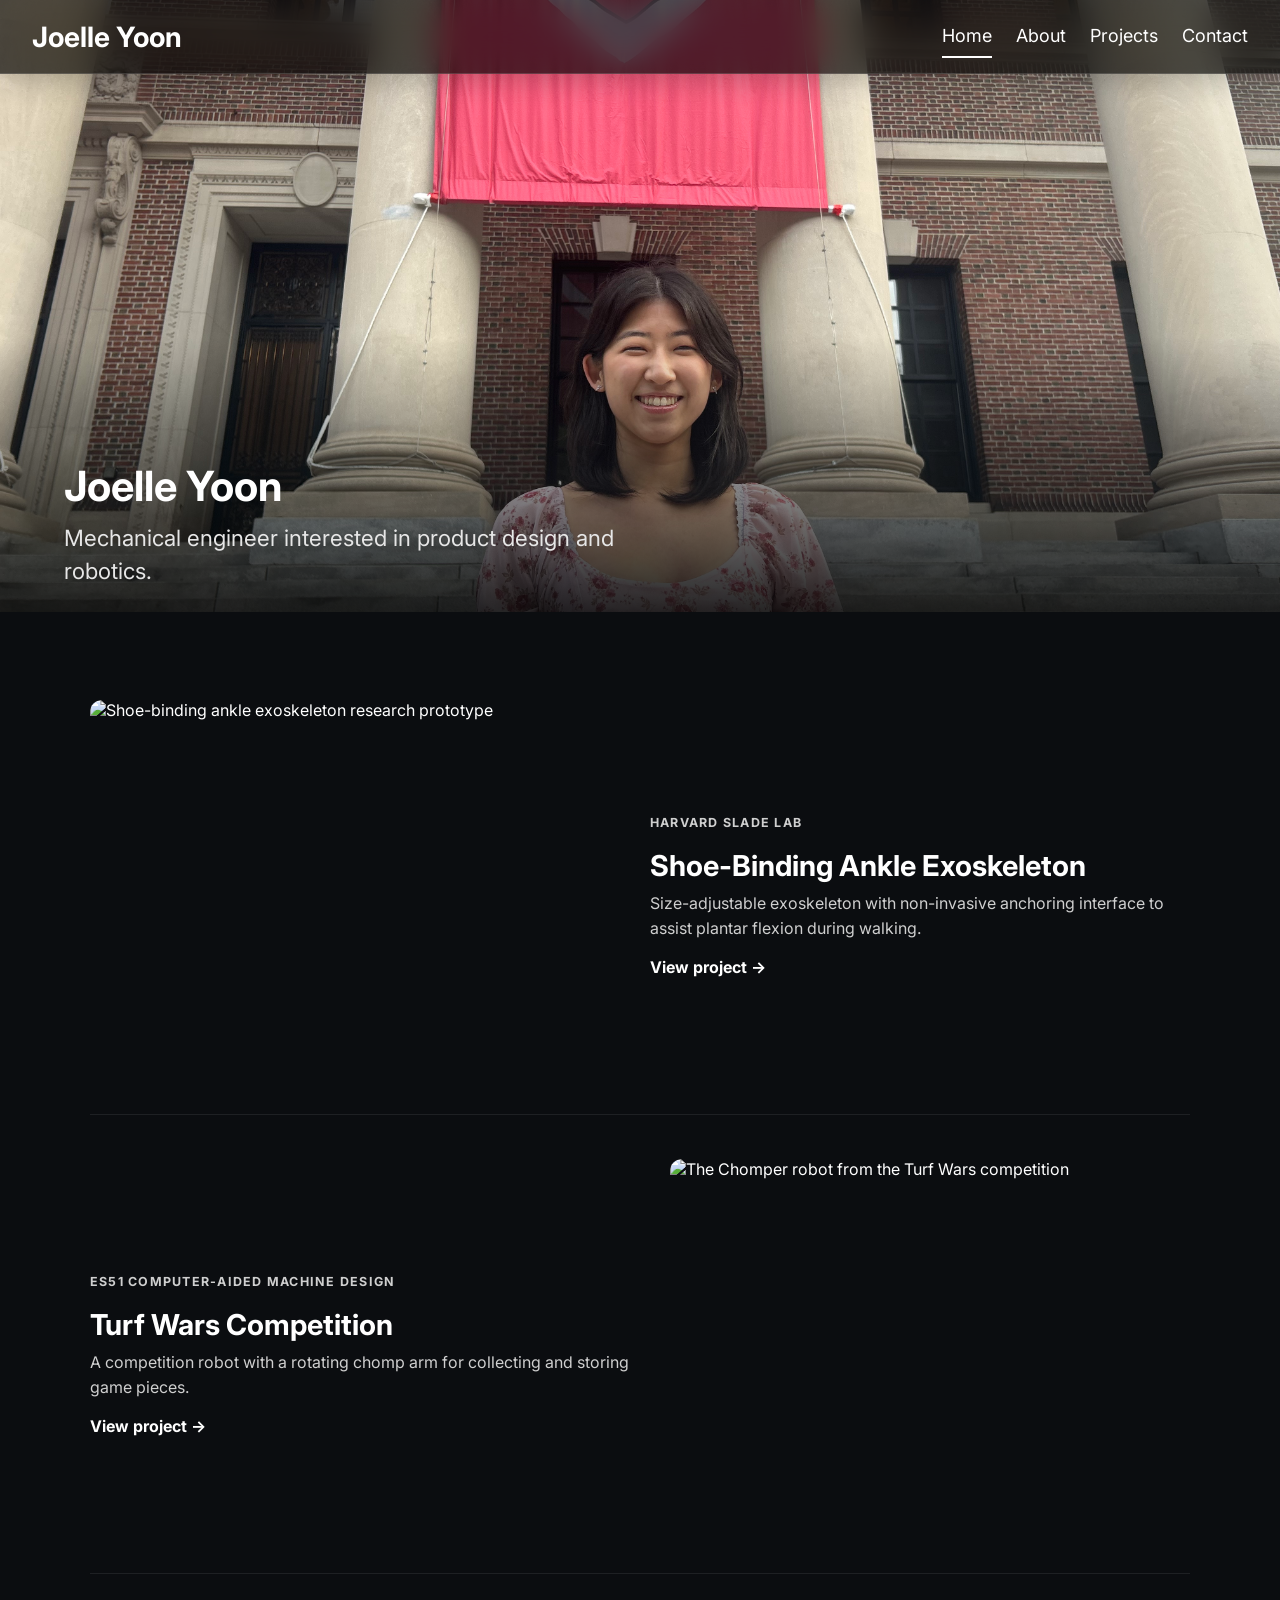
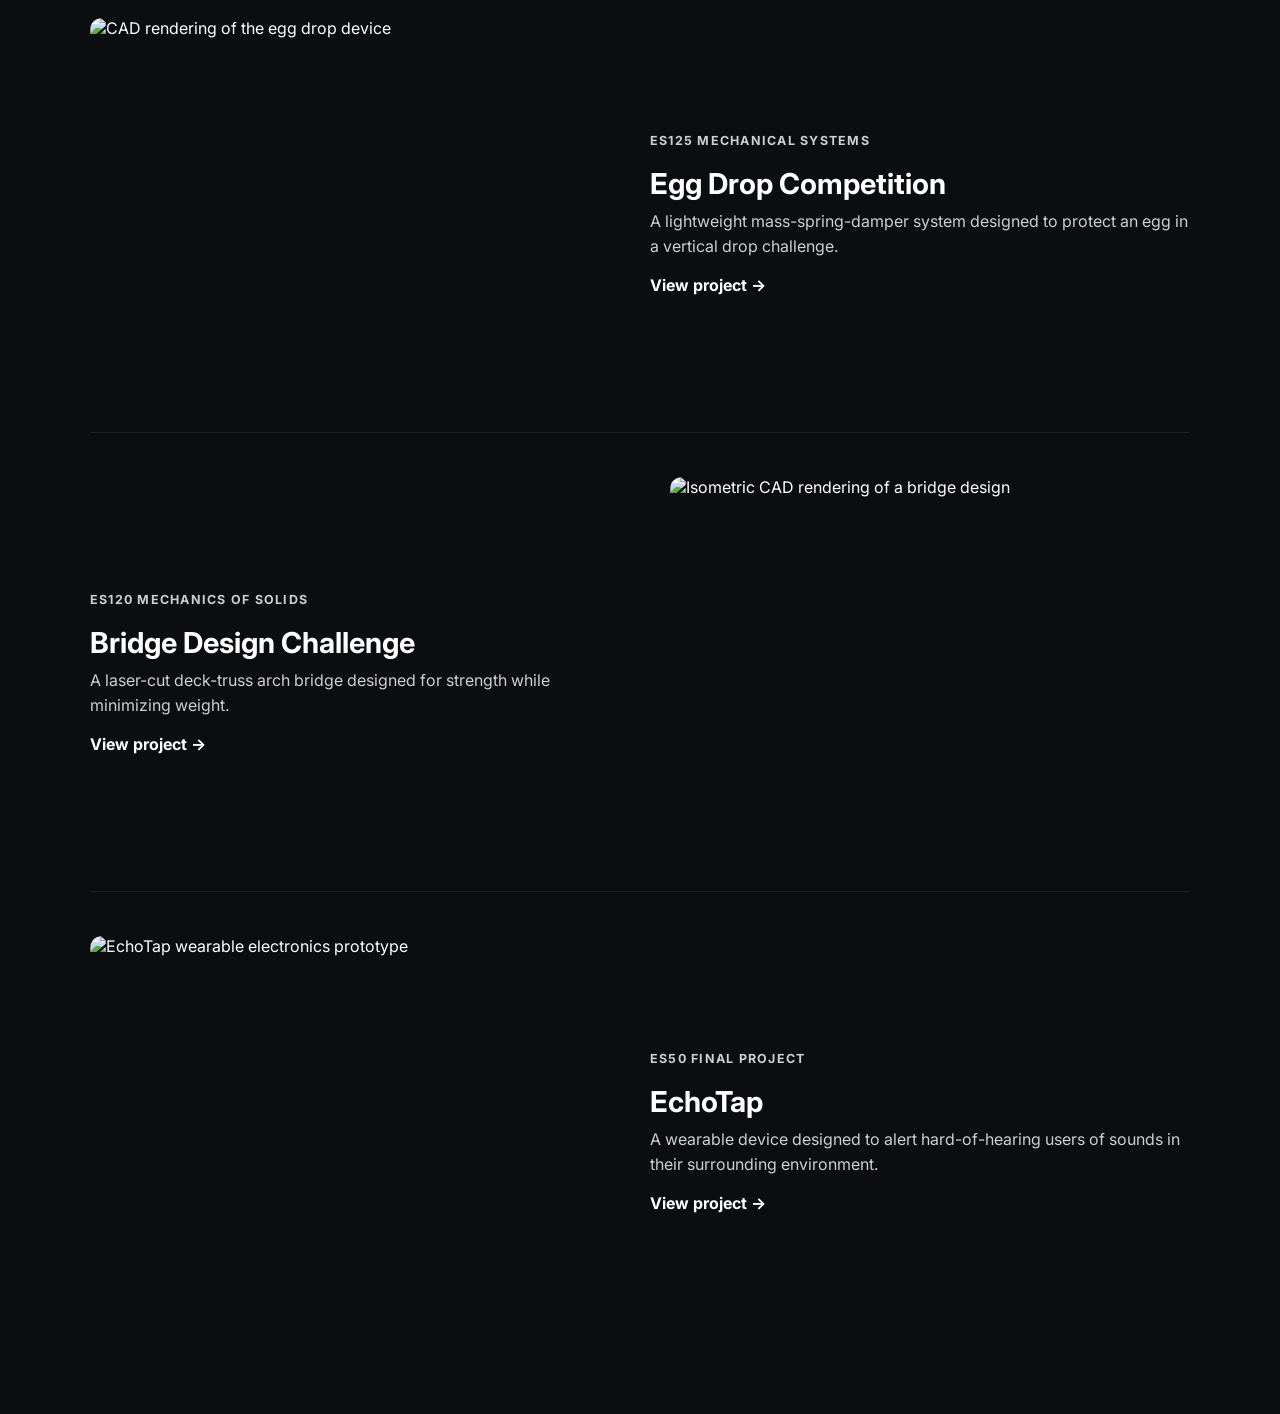
==== index.html @ 2a7a7ce9 "Updated index and about pages" ====
<!DOCTYPE html>
<html lang="en">

<head>
  <meta charset="UTF-8">
  <!-- Adjusts sizing for mobile devices -->
  <meta name="viewport" content="width=device-width, initial-scale=1.0"> 
  <title>Joelle Yoon | Portfolio</title>
  <link rel="stylesheet" href="css/styles.css">

  <link rel="preconnect" href="https://fonts.googleapis.com">
  <link rel="preconnect" href="https://fonts.gstatic.com" crossorigin>
  <link href="https://fonts.googleapis.com/css2?family=Inter:wght@100..900&display=swap" rel="stylesheet">
</head>

<body>

    <header>
        <div class="logo">
            <a href="index.html">Joelle Yoon</a>
        </div>

        <nav>
            <a href="index.html" class="active">Home</a>
            <a href="about.html">About</a>
            <a href="projects.html">Projects</a>
            <a href="contact.html">Contact</a>
        </nav>
    </header>   

    <!-- <main>

        <section class="projects">

            <a href="projects.html#research" class="project-card">
                <img src="images/slade lab (summer 25')/side view.JPG" alt="Research">
                
                <div class="overlay">
                    <h3>Slade Lab 25'</h3>
                </div>
            </a>

            <a href="projects.html#es50" class="project-card">
                <img src="images/es50 final project/IMG_3317.jpg" alt="ES50 Final Project">

                <div class="overlay">
                    <h3>EchoTap</h3>
                </div>
            </a>

            <a href="projects.html#es51" class="project-card">
                <img src="images/es51 turf wars/chomp_lifted.jpeg" alt="ES51 Turf Wars">

                <div class="overlay">
                    <h3>Turf Wars Competition</h3>
                </div>
            </a>

            <a href="projects.html#es125" class="project-card">
                <img src="images/es125 egg drop project/egg_drop_CAD isometric.png" alt="ES125 Egg Drop Project">

                <div class="overlay">
                    <h3>Egg Drop Project</h3>
                </div>
            </a>

            <a href="projects.html#es120-bridge" class="project-card">
                <img src="images/es120 bridge/es120_bridge isometric.png" alt="ES120 Bridge">

                <div class="overlay">
                    <h3>Bridge Design Challenge</h3>
                </div>
            </a>

        </section>

    </main> -->

    <main class="home-main">

        <section class="home-intro">
            <div class="home-hero-photo">
                <img src="images/IMG_5086.jpg" alt="Joelle Yoon">
                <div class="home-hero-caption">
                    <h1>Joelle Yoon</h1>
                    <p class="home-hero-sub">Mechanical engineer interested in product design and robotics.</p>
                </div>
            </div>
        </section>

        <section class="home-projects" aria-label="Featured projects">

            <a href="projects.html#research" class="home-project-row">
                <div class="home-project-image">
                    <img src="images/slade lab (summer 25')/side view.JPG"
                        alt="Shoe-binding ankle exoskeleton research prototype">
                </div>
                <div class="home-project-text">
                    <p class="home-project-label">Harvard Slade Lab</p>
                    <h2>Shoe-Binding Ankle Exoskeleton</h2>
                    <p>Size-adjustable exoskeleton with non-invasive anchoring interface to assist plantar flexion during walking.</p>
                    <span class="home-project-link">View project &rarr;</span>
                </div>
            </a>

            <a href="projects.html#es51" class="home-project-row">
                <div class="home-project-image">
                    <img src="images/es51 turf wars/chomp_lifted.jpeg"
                        alt="The Chomper robot from the Turf Wars competition">
                </div>
                <div class="home-project-text">
                    <p class="home-project-label">ES51 Computer-Aided Machine Design</p>
                    <h2>Turf Wars Competition</h2>
                    <p>A competition robot with a rotating chomp arm for collecting and storing game pieces.</p>
                    <span class="home-project-link">View project &rarr;</span>
                </div>
            </a>

            <a href="projects.html#es125" class="home-project-row">
                <div class="home-project-image">
                    <img src="images/es125 egg drop project/egg_drop_CAD isometric.png"
                        alt="CAD rendering of the egg drop device">
                </div>
                <div class="home-project-text">
                    <p class="home-project-label">ES125 Mechanical Systems</p>
                    <h2>Egg Drop Competition</h2>
                    <p>A lightweight mass-spring-damper system designed to protect an egg in a vertical drop challenge.</p>
                    <span class="home-project-link">View project &rarr;</span>
                </div>
            </a>

            <a href="projects.html#es120-bridge" class="home-project-row">
                <div class="home-project-image">
                    <img src="images/es120 bridge/es120_bridge isometric.png"
                        alt="Isometric CAD rendering of a bridge design">
                </div>
                <div class="home-project-text">
                    <p class="home-project-label">ES120 Mechanics of Solids</p>
                    <h2>Bridge Design Challenge</h2>
                    <p>A laser-cut deck-truss arch bridge designed for strength while minimizing weight.</p>
                    <span class="home-project-link">View project &rarr;</span>
                </div>
            </a>

            <a href="projects.html#es50" class="home-project-row">
                <div class="home-project-image">
                    <img src="images/es50 final project/IMG_3317.jpg"
                        alt="EchoTap wearable electronics prototype">
                </div>
                <div class="home-project-text">
                    <p class="home-project-label">ES50 Final Project</p>
                    <h2>EchoTap</h2>
                    <p>A wearable device designed to alert hard-of-hearing users of sounds in their surrounding environment.</p>
                    <span class="home-project-link">View project &rarr;</span>
                </div>
            </a>

        </section>
    </main>

</body>

</html>
---- css/styles.css ----
/* =========================================
   GLOBAL
========================================= */

* {
    box-sizing: border-box;
}


/* body {
    margin: 0;
    background-color: black;
    color:white;  
    font-family: "Inter", sans-serif;
} */

body {
  margin: 0;
  background-color: #0b0d10;
  color: white;
  font-family: "Inter", sans-serif;
}

/* =========================================
   HEADER
========================================= */

main {
    padding-top: 90px;
}

/* old header {
    position: fixed;
    top: 0;
    left: 0;

    width: 100%;

    display: flex;
    justify-content: space-between;
    align-items: center;

    background-color: #333;
    
    padding: 15px 32px;

    z-index: 1000;
    transition: transform 0.3s ease;
} */

header {
    position: fixed;
    top: 0;
    left: 0;
    width: 100%;

    display: flex;
    justify-content: space-between;
    align-items: center;

    padding: 15px 32px;

    background: rgba(0, 0, 0, 0.68);
    border-bottom: 1px solid rgba(255, 255, 255, 0.14);

    backdrop-filter: blur(18px) saturate(140%);
    -webkit-backdrop-filter: blur(18px) saturate(140%);

    box-shadow: 0 8px 28px rgba(0, 0, 0, 0.22); 

    z-index: 1000;
    transition: transform 0.3s ease;
}

header.hide {
    transform: translateY(-100%);
}

.logo {
    flex-shrink: 0;
}

.logo a {
    color: white;
    text-decoration: none;
    font-size: 28px;
    font-weight: bold;
}

nav {
    display: flex;
    /* gap: 30px; */
    gap: 24px;
    flex-wrap: nowrap;
}

nav a {
    color: white;
    text-decoration: none;
    font-size: 18px;

    padding: 10px 0;
    border-bottom: 2px solid transparent;
    transition: border-color 0.3s;

    white-space: nowrap; /* prevents text from wrapping to the next line */
}

nav a:hover {
    border-bottom-color: #66ccff
}

nav a.active {
    border-bottom-color: white;
}

/* =========================================
   HOME PAGE
========================================= */

.projects {
    display: grid;
    grid-template-columns: repeat(3, 1fr);
    gap: 30px; /* horizontal padding */
    padding: 40px; /* vertical padding */
}

.project-card {
    position: relative;
    display: block;
    overflow: hidden;
    border-radius: 10px;
}

.project-card img {
    width: 100%;
    height: 600px;
    object-fit: cover;
    border-radius: 10px;
    transition: transform 0.3s;
}

.project-card:hover img {
    transform: scale(1.05);
}

.overlay {
    position: absolute;
    top: 0;
    left: 0;

    width: 100%;
    height: 100%;

    background: rgba(0, 0, 0, 0.5);

    display: flex;
    justify-content: center;
    align-items: center;

    opacity: 0;
    transition: opacity 0.3s;
}

.overlay h3 {
    color: white;
    margin: 0;
    font-size: 24px;
}

.project-card:hover .overlay {
    opacity: 1;
}

/* =========================================
   ABOUT PAGE
========================================= */

.profile-pic {
  width: 50%;
  height: 100%;
  object-fit: cover;
  display: block;
}

.about-container {
    display: flex;
    align-items: stretch;
    margin-top: 90px;
    min-height: calc(100vh - 90px);
    gap: 0;
    padding: 0;
}

.about-text {
    flex: 1;
    display: flex;
    flex-direction: column;
    justify-content: center;
    padding: 3rem clamp(1.5rem, 5vw, 4rem);
}

.about-text h1 {
    margin: 0 0 1.5rem;
    font-size: clamp(2.2rem, 3.6vw, 3.2rem);
    line-height: 1.15;
}

.about-text p {
    line-height: 1.75;
    font-size: clamp(1.1rem, 1.6vw, 1.35rem);
    color: #cfcfcf;
    max-width: 60ch;
}


.hobbies {
    margin-top: 20px;
    padding-bottom: 80px;
}

.hobbies-container {
    max-width: 80vw;
    margin: 0 auto;
    padding: 0;
}

.hobbies-heading {
    text-align: center;
    font-size: clamp(1.5rem, 2.8vw, 2rem);
    margin: 0 0 2.5rem;
}

.hobby-gallery {
    display: flex;
    flex-wrap: wrap;
    justify-content: center;
    gap: 28px;
}

.hobby-photo {
    position: relative;
    margin: 0;
    cursor: zoom-in;
}

.hobby-photo img {
    height: 420px;
    width: auto;
    object-fit: contain;
    display: block;

    opacity: 0;
    transform: translateY(28px);
    transition: opacity 0.7s ease, transform 0.7s ease, filter 0.25s ease;
}

.hobby-photo img.in-view {
    opacity: 1;
    transform: translateY(0);
}

.hobby-photo:hover img {
    filter: brightness(1.08);
}

.hobby-photo figcaption {
    position: absolute;
    left: 0;
    right: 0;
    bottom: 0;

    padding: 0.5rem 0.75rem;
    background: linear-gradient(180deg, rgba(0, 0, 0, 0) 0%, rgba(0, 0, 0, 0.75) 100%);

    color: white;
    font-size: 0.75rem;
    letter-spacing: 0.02em;

    opacity: 0;
    transform: translateY(6px);
    transition: opacity 0.2s ease, transform 0.2s ease;
    pointer-events: none;
}

.hobby-photo:hover figcaption {
    opacity: 1;
    transform: translateY(0);
}

@media (prefers-reduced-motion: reduce) {
    .hobby-gallery img {
        transition: none;
        opacity: 1;
        transform: none;
    }
}

@media (max-width: 700px) {
    .hobby-photo img {
        height: 220px;
    }
}

@media (max-width: 750px) {
    .about-container {
        flex-direction: column;
        min-height: auto;
    }

    .profile-pic {
        width: 100%;
        height: 50vh;
    }

    .about-text {
        padding: 2rem clamp(1.5rem, 5vw, 4rem);
    }
}




/* Hobby image lightbox */
.hobby-lightbox {
    display: none;
    position: fixed;
    inset: 0;

    background: rgba(0, 0, 0, 0.85);

    justify-content: center;
    align-items: center;

    z-index: 1000;
}

.hobby-lightbox img {
    max-width: 90vw;
    max-height: 90vh;
    object-fit: contain;
    border-radius: 12px;
}

.hobby-lightbox-close {
    position: absolute;
    top: 20px;
    right: 30px;

    color: white;
    font-size: 42px;
    font-weight: 300;

    cursor: pointer;
    user-select: none;
}

.hobby-lightbox-close:hover {
    opacity: 0.7;
}



/* =========================================
   PROJECTS PAGE
========================================= */


.project, 
.project-subsection {
    display: flex;
    align-items: flex-start;
    justify-content: space-between;

    gap: 60px;
}

.project {
    padding: 40px 40px; /* top/bottom, left/right */
}

.project-text {
    flex: 1.2;
    
}

.badge { /* Research project badges */
    display: inline-block;
    padding: 6px 12px;
    margin-right: 8px;
    margin-bottom: 10px;

    background: #444;
    color: white;

    border-radius: 999px;
    font-size: 14px;
}


/* =========================================
   SECTION DIVIDER
=========================================
*/

.section-divider {
    display: flex;
    align-items: center;
    justify-content: center;

    gap: 8px;

    margin: 80px 0;
}


/* =========================================
   GEAR ANIMATION   
========================================= */
@keyframes spinCW {
    from {
        transform: rotate(0deg);
    }
    to {
        transform: rotate(360deg);
    }
}

@keyframes spinCCW {
    from {
        transform: rotate(360deg);
    }
    to {
        transform: rotate(0deg);
    }
}

.gear1,
.gear2,
.gear3 {
    width: 28px;
}

.gear1 {
    animation: spinCW 10s linear infinite;
}

.gear2 {
    animation: spinCCW 10s linear infinite;
    margin: 0 -7px; /* move middle gear closer to left and right gears */
}

.gear3 {
    animation: spinCW 10s linear infinite;
}

.divider-gears {
    display: flex;
    align-items: center;
    justify-content: center;

    margin-top: 100px;
    margin-bottom: 80px;
}

/* RESEARCH PROJECTS */

.project-image {
    flex: 0.8;

    display: flex;
    justify-content: center;
    align-items: flex-start;
}

.project-image > img {
    width: 100%;
    border-radius: 10px; 

    width: 70%;
    height: auto;
    display: block;
    margin: 0 auto;
}

.project-subsection {
    padding: 0px 40px 80px 40px;
}

.project-text li {
    margin-bottom: 12px;
}

.project-text li:last-child {
    margin-bottom: 0;
}


/* DESIGN EVOLUTION */
.carousel {
    position: relative;
    max-width: 450px;
    margin: 0 auto;
}

.carousel-item {
    display: none;
    margin: 0;

    border-radius: 10px;
    overflow: hidden;
}

.carousel-item a {
    display: block;
}

.carousel-item.active {
    display: block;
}

.carousel img {
    width: 100%;
    height: 320px;

    object-fit: contain;

    display: block;

    border-radius: 10px;

}


.carousel figcaption {
    margin-top: 10px;
    text-align: center;
    color: #bbb;

    font-family: "Inter", sans-serif;
    font-size: 14px;
    font-weight: 500;
    font-style: bold;
}


.carousel-btn {
    position: absolute;
    top: 45%;
    transform: translateY(-50%);

    width: 40px;
    height: 40px;

    border: none;
    border-radius: 50%;

    background: rgba(0,0,0,0.6);
    color: white;

    font-size: 22px;
    cursor: pointer;

    z-index: 2;
}

.carousel-btn:disabled { /* dims arrows on first and last image in carousel */
  opacity: 0.3;
  cursor: not-allowed;
}


.prev {
    left: -20px;
}

.next {
    right: -20px;
}

.carousel-dots {
    display: flex;
    justify-content: center;
    gap: 10px;

    margin-top: 15px;
}

.dot {
    width: 10px;
    height: 10px;

    background: gray;
    border-radius: 50%;

    cursor: pointer;
}

.dot.active {
    background: white;
}


/* =========================================
   CIRCUIT TRACE SECTION DIVIDER
========================================= */
.line {
    flex: 1;
    height: 1px;

    /* background: rgba(0,220,180,.25); */
    background: rgba(255,255,255,.25);
}

.pcb-divider {
    width: 45px;
    height: auto;
}

.trace {
    fill: none;

    /* stroke: rgb(0,220,180); */
    stroke: rgb(255,255,255);
    stroke-width: 4;

    stroke-linecap: round;
    stroke-linejoin: round;

    stroke-dasharray: 500;
    stroke-dashoffset: 500;

    /* animation: drawTrace .8s forwards; */
    animation: drawTrace 5s ease-in-out infinite;
}

.trace1 {
    animation-delay: 0s;
}

.trace2 {
    animation-delay: .4s;
}

.trace3 {
    animation-delay: .8s;
}

.trace4 {
    animation-delay: 1.2s;
}

@keyframes drawTrace {

    0% {
        stroke-dashoffset: 500;
    }

    40% {
        stroke-dashoffset: 0;
    }

    80% {
        stroke-dashoffset: 0;
    }

    100% {
        stroke-dashoffset: 500;
    }

}

/* ES50 */
.es50-container {
    display: flex;
    flex-direction: column;
    align-items: center;
}

.es50-gallery {
    display: grid;
    grid-template-columns: repeat(2, 1fr);
    gap: 15px;
}

.es50-gallery img {
    width: 100%;
    height: 220px;
    object-fit: cover;
    border-radius: 10px;
}

.es50-gallery figure {
  position: relative;
  margin: 0;
}

.es50-gallery figcaption {
    position: absolute;

    left: 15px;
    bottom: 15px;

    background: rgba(60, 60, 60, 0.8);
    color: white;

    padding: 5px 8px;

    border-radius: 10px;

    font-size: 12px;
    font-weight: 500;
}


/* ROBOT DIVIDER */
/* .line {
    width: 120px;
    height: 1px;

    background: rgba(255,255,255,.25);
} */

@keyframes drive {

    0% {
        transform: translateX(-30px);
    }

    40% {
        transform: translateX(30px);
    }

    60% {
        transform: translateX(30px);
    }

    100% {
        transform: translateX(-30px);
    }

}
 
.robot-divider {
    width: 55px;
    height: auto;

    animation: drive 6s ease-in-out infinite;
}


/* =========================================
   ES51 GALLERY
========================================= */

.es51-gallery {
    display: grid;
    grid-template-columns: repeat(2, 1fr);
    gap: 15px;

    max-width: 650px;
    margin: 0 auto;
}

.es51-gallery figure {
    margin: 0;
    position: relative;
}

.es51-gallery img {
    width: 100%;
    height: 200px;
    object-fit: cover;

    display: block;
    border-radius: 10px;
}

.es51-gallery figcaption {
    position: absolute;

    left: 15px;
    bottom: 15px;

    background: rgba(60, 60, 60, 0.8);
    color: white;

    padding: 5px 8px;

    border-radius: 10px;

    font-size: 12px;
    font-weight: 500;
}

.project-button {
    display: inline-block;

    margin-top: 20px;
    padding: 12px 20px;

    background-color: #444;
    color: white;

    text-decoration: none;
    border-radius: 8px;

    transition: background-color 0.3s;
}

.project-button:hover {
    background-color: #66ccff;
    color: black;
}


/* Team photo spans both columns */

.es51-gallery .bottom {
    grid-column: 1 / 3;
}

.es51-gallery .bottom img {
    height: 180px;
}


/* SPRING DIVIDER */
.spring-divider {
    width: 40px;
    height: auto;

    transform-origin: center center;

    animation: oscillate 2s ease-in-out infinite;
}


@keyframes oscillate {

    0% {
        transform: rotate(-18deg);
    }

    50% {
        transform: rotate(18deg);
    }

    100% {
        transform: rotate(-18deg);
    }

}



/* =========================================
   ES125 GALLERY
========================================= */

.es125-gallery {
    display: grid;
    grid-template-columns: repeat(2, 1fr);
    gap: 15px;

    max-width: 650px;
    margin: 0 auto;
}

.es125-gallery figure {
    margin: 0;
    position: relative;
}

.es125-gallery img {
    width: 100%;
    height: 200px;
    object-fit: cover;

    display: block;
    border-radius: 10px;
}

.es125-gallery figcaption {
    position: absolute;

    left: 15px;
    bottom: 15px;

    background: rgba(60, 60, 60, 0.8);
    color: white;

    padding: 5px 8px;

    border-radius: 10px;

    font-size: 12px;
    font-weight: 500;
}

.es125-gallery .bottom {
    grid-column: 1 / 3;
}

.es125-gallery .bottom img {
    height: 180px;
}

/* Video overlay */

.video-preview a {
    display: block;
    position: relative;
}

.play-button {
    position: absolute;

    top: 50%;
    left: 50%;

    transform: translate(-50%, -50%);

    width: 70px;
    height: 70px;

    border-radius: 50%;

    background: rgba(0,0,0,0.65);

    color: white;

    display: flex;
    justify-content: center;
    align-items: center;

    font-size: 34px;
}

.video-preview:hover .play-button {
    background: rgba(102,204,255,0.9);
}


/* BRIDGE DIVIDER */
.bridge-divider {
    display: flex;
    align-items: center;
    justify-content: center;
}

.triangle {
    width: 20px;

    opacity: 0;

    animation: buildBridge 2.8s infinite;
}

.triangle:nth-child(1) { animation-delay: 0s; }
.triangle:nth-child(2) { animation-delay: .2s; }
.triangle:nth-child(3) { animation-delay: .4s; }
.triangle:nth-child(4) { animation-delay: .6s; }
.triangle:nth-child(5) { animation-delay: .8s; }
.triangle:nth-child(6) { animation-delay: 1s; }
.triangle:nth-child(7) { animation-delay: 1.2s; }

@keyframes buildBridge {

    0% {
        opacity: 0;
        transform: translateY(4px);
    }

    20% {
        opacity: 1;
        transform: translateY(0);
    }

    80% {
        opacity: 1;
    }

    100% {
        opacity: 0;
    }

}


/* =========================================
   ES120 BRIDGE GALLERY
========================================= */

.bridge-gallery {
    display: grid;
    grid-template-columns: repeat(2, 1fr);
    gap: 15px;

    max-width: 650px;
    margin: 0 auto;
}

.bridge-gallery figure {
    margin: 0;
    position: relative;
}

.bridge-gallery img {
    width: 100%;
    height: 200px;
    object-fit: cover;

    display: block;
    border-radius: 10px;
}

.bridge-gallery figcaption {
    position: absolute;

    left: 15px;
    bottom: 15px;

    background: rgba(60,60,60,0.8);
    color: white;

    padding: 5px 8px;

    border-radius: 10px;

    font-size: 12px;
    font-weight: 500;
}


/* LIGHTBOX FOR FULL IMAGE VIEWING */
/* Make gallery images look clickable */
.project-gallery img,
.carousel-item img {
    cursor: pointer;
    transition: transform 0.2s ease;
}

.project-gallery img:hover,
.carousel-item img:hover {
    transform: scale(1.02);
}


/* Full-screen overlay */
.lightbox {
    display: none;

    position: fixed;
    inset: 0;

    background: rgba(0, 0, 0, 0.85);

    justify-content: center;
    align-items: center;

    z-index: 1000;
}

/* Enlarged image */
.lightbox img {
    max-width: 90vw;
    max-height: 90vh;

    object-fit: contain;
    border-radius: 12px;
}

/* Close button */
.lightbox-close {
    position: absolute;
    top: 20px;
    right: 30px;

    color: white;
    font-size: 42px;
    font-weight: 300;

    cursor: pointer;
    user-select: none;
}

.lightbox-close:hover {
    opacity: 0.7;
}

.lightbox video {
    display: none;

    max-width: 90vw;
    max-height: 90vh;

    border-radius: 12px;
}

/* LIGHTBOX DESCRIPTION TEXT */
/* .lightbox-content {
  display: flex;
  align-items: center;
  gap: 2rem;
  width: min(1200px, 90vw);
  max-height: 90vh;
} */

.lightbox-content {
  display: flex;
  justify-content: center;
  align-items: center;
  gap: 2rem;

  width: 90vw;
  max-width: 1200px;
  max-height: 90vh;
}

.lightbox-content #lightbox-img {
  max-width: min(70vw, 800px);
  max-height: 85vh;
  object-fit: contain;
}

.lightbox-description {
  display: none;
  max-width: 300px;
  padding: 1.5rem;
  border-left: 2px solid #66ccff;
  background: #1b1b1b;
  color: white;
  line-height: 1.65;
}

.lightbox-description-label {
  margin: 0 0 0.65rem;
  color: #66ccff;
  font-size: 0.78rem;
  font-weight: 700;
  letter-spacing: 0.12em;
  text-transform: uppercase;
}

.lightbox-description p:last-child {
  margin: 0;
}

.lightbox-content video {
  max-width: 90vw;
  max-height: 85vh;
}

@media (max-width: 800px) {
  .lightbox-content {
    flex-direction: column;
    overflow-y: auto;
  }

  /* .lightbox-content #lightbox-img {
    max-width: 90vw;
    max-height: 65vh;
  } */

  .lightbox-content #lightbox-img {
    max-width: min(70vw, 800px);
    max-height: 85vh;
    object-fit: contain;
  }

  .lightbox-description {
    width: 100%;
    max-width: 90vw;
    border-left: 0;
    border-top: 2px solid #66ccff;
  }
}

/* END OF LIGHTBOX DESCRIPTION TEXT */





/* CONTACT PAGE */
.contact-container {
    max-width: 650px;
    margin: 100px auto;
    padding: 0 20px;
}

.contact-container h3 {
  margin-bottom: 0px;
  font-size: 1.6rem;
}

.contact-subtitle {
    margin-bottom: 40px;
    color: #666;
}

.contact-list {
    display: flex;
    flex-direction: column;
    gap: 28px;
}

.contact-item {
    display: flex;
    align-items: center;
    gap: 20px;
}

.contact-item img {
    width: 28px;
    height: 28px;
    flex-shrink: 0;
}

.contact-item a {
    text-decoration: none;
    color: inherit;
    font-size: 1.1rem;
}

.contact-item a:hover {
    text-decoration: underline;
}

/* robot sprite */
.contact-content {
  display: flex;
  align-items: center;
  justify-content: space-between;
  gap: 3rem;
}

.contact-list {
  flex: 1;
}

.contact-robot {
  flex: 0 0 auto;
  display: flex;
  justify-content: center;
}

.contact-robot img {
  width: 190px;
  height: auto;
  animation: eva-float-bounce 3.6s cubic-bezier(0.45, 0, 0.55, 1) infinite;
}

@keyframes eva-float-bounce {
  0%,
  100% {
    transform: translateY(0);
  }

  50% {
    transform: translateY(-20px);
  }
}



@media (max-width: 700px) {
  .contact-content {
    flex-direction: column;
    align-items: flex-start;
    gap: 2rem;
  }

  .contact-robot {
    align-self: center;
  }

  .contact-robot img {
    width: 160px;
  }
}

@media (prefers-reduced-motion: reduce) {
  .contact-robot img {
    animation: none;
  }
}






/* HOME PAGE — SCROLLABLE PROJECT LIST */

.home-main {
  padding: 6rem 1.5rem 4rem;
}

.home-intro {
  margin-bottom: 4rem;
}

.home-hero-photo {
  position: relative;
  width: 100vw;
  margin-left: calc(50% - 50vw);
  margin-right: calc(50% - 50vw);
  margin-top: -6rem;
  margin-bottom: 3rem;
  height: 68vh;
  min-height: 420px;
  overflow: hidden;
}

.home-hero-photo img {
  width: 100%;
  height: 100%;
  object-fit: cover;
  display: block;
}

.home-hero-photo::after {
  content: "";
  position: absolute;
  inset: 0;
  background: linear-gradient(
    180deg,
    rgba(0, 0, 0, 0) 55%,
    rgba(0, 0, 0, 0.85) 100%
  );
}

.home-hero-caption {
  position: absolute;
  left: 0;
  right: 0;
  bottom: 0;
  z-index: 1;
  padding: 1.5rem clamp(1.5rem, 6vw, 4rem);
}

.home-hero-label {
  margin: 0 0 0.5rem;
  font-size: clamp(1rem, 1.6vw, 1.3rem);
  font-weight: 700;
  letter-spacing: 0.08em;
  text-transform: uppercase;
  color: #66ccff;
}

.home-hero-caption h1 {
  margin: 0;
  font-size: clamp(1.8rem, 4vw, 2.6rem);
  line-height: 1.05;
  color: white;
}

.home-hero-sub {
  margin: 0.75rem 0 0;
  font-size: clamp(1.1rem, 1.8vw, 1.4rem);
  line-height: 1.5;
  max-width: 620px;
  color: #e6e6e6;
}

.home-intro-label {
  margin: 0 0 0.6rem;
  font-size: 0.82rem;
  font-weight: 700;
  letter-spacing: 0.12em;
  text-transform: uppercase;
  color: #66ccff;
}

.home-projects {
  max-width: 1100px;
  margin: 0 auto;
  display: flex;
  flex-direction: column;
  gap: 1.25rem;
}

.home-project-row {
  display: flex;
  align-items: center;
  gap: 2.5rem;

  padding: 1.5rem 0;
  border-bottom: 1px solid rgba(255, 255, 255, 0.08);

  text-decoration: none;
  color: inherit;

  transition: transform 200ms ease;
}

.home-project-row:last-child {
  border-bottom: none;
}

.home-project-row:nth-child(even) {
  flex-direction: row-reverse;
}

.home-project-row:hover {
  transform: translateY(-2px);
}

.home-project-image {
  flex: 0 0 auto;
  width: min(520px, 52%);
  aspect-ratio: 4 / 3;
  border-radius: 12px;
  overflow: hidden;
}

.home-project-image img {
  width: 100%;
  height: 100%;
  object-fit: cover;
  display: block;
  transition: transform 300ms ease;
}

.home-project-row:hover .home-project-image img {
  transform: scale(1.04);
}

.home-project-text {
  flex: 1;
  min-width: 0;
}

.home-project-label {
  margin: 0 0 0.4rem;
  font-size: 0.78rem;
  font-weight: 700;
  letter-spacing: 0.1em;
  text-transform: uppercase;
  color: #66ccff;
}

.home-project-text h2 {
  margin: 0 0 0.6rem;
  font-size: clamp(1.3rem, 2.4vw, 1.8rem);
  line-height: 1.15;
}

.home-project-text > p {
  margin: 0 0 1rem;
  color: #cfcfcf;
  line-height: 1.55;
  max-width: 60ch;
}

.home-project-link {
  display: inline-block;
  font-weight: 700;
  color: white;
  transition: transform 180ms ease;
}

.home-project-row:hover .home-project-link {
  transform: translateX(4px);
}

@media (max-width: 750px) {
  .home-main {
    padding: 5rem 1rem 3rem;
  }

  .home-intro {
    margin-bottom: 2.5rem;
  }

  .home-project-row,
  .home-project-row:nth-child(even) {
    flex-direction: column;
    align-items: stretch;
    gap: 1.25rem;
  }

  .home-project-image {
    width: 100%;
  }
}

@media (max-width: 700px) {
  .home-hero-photo {
    height: 52vh;
    min-height: 340px;
  }
}
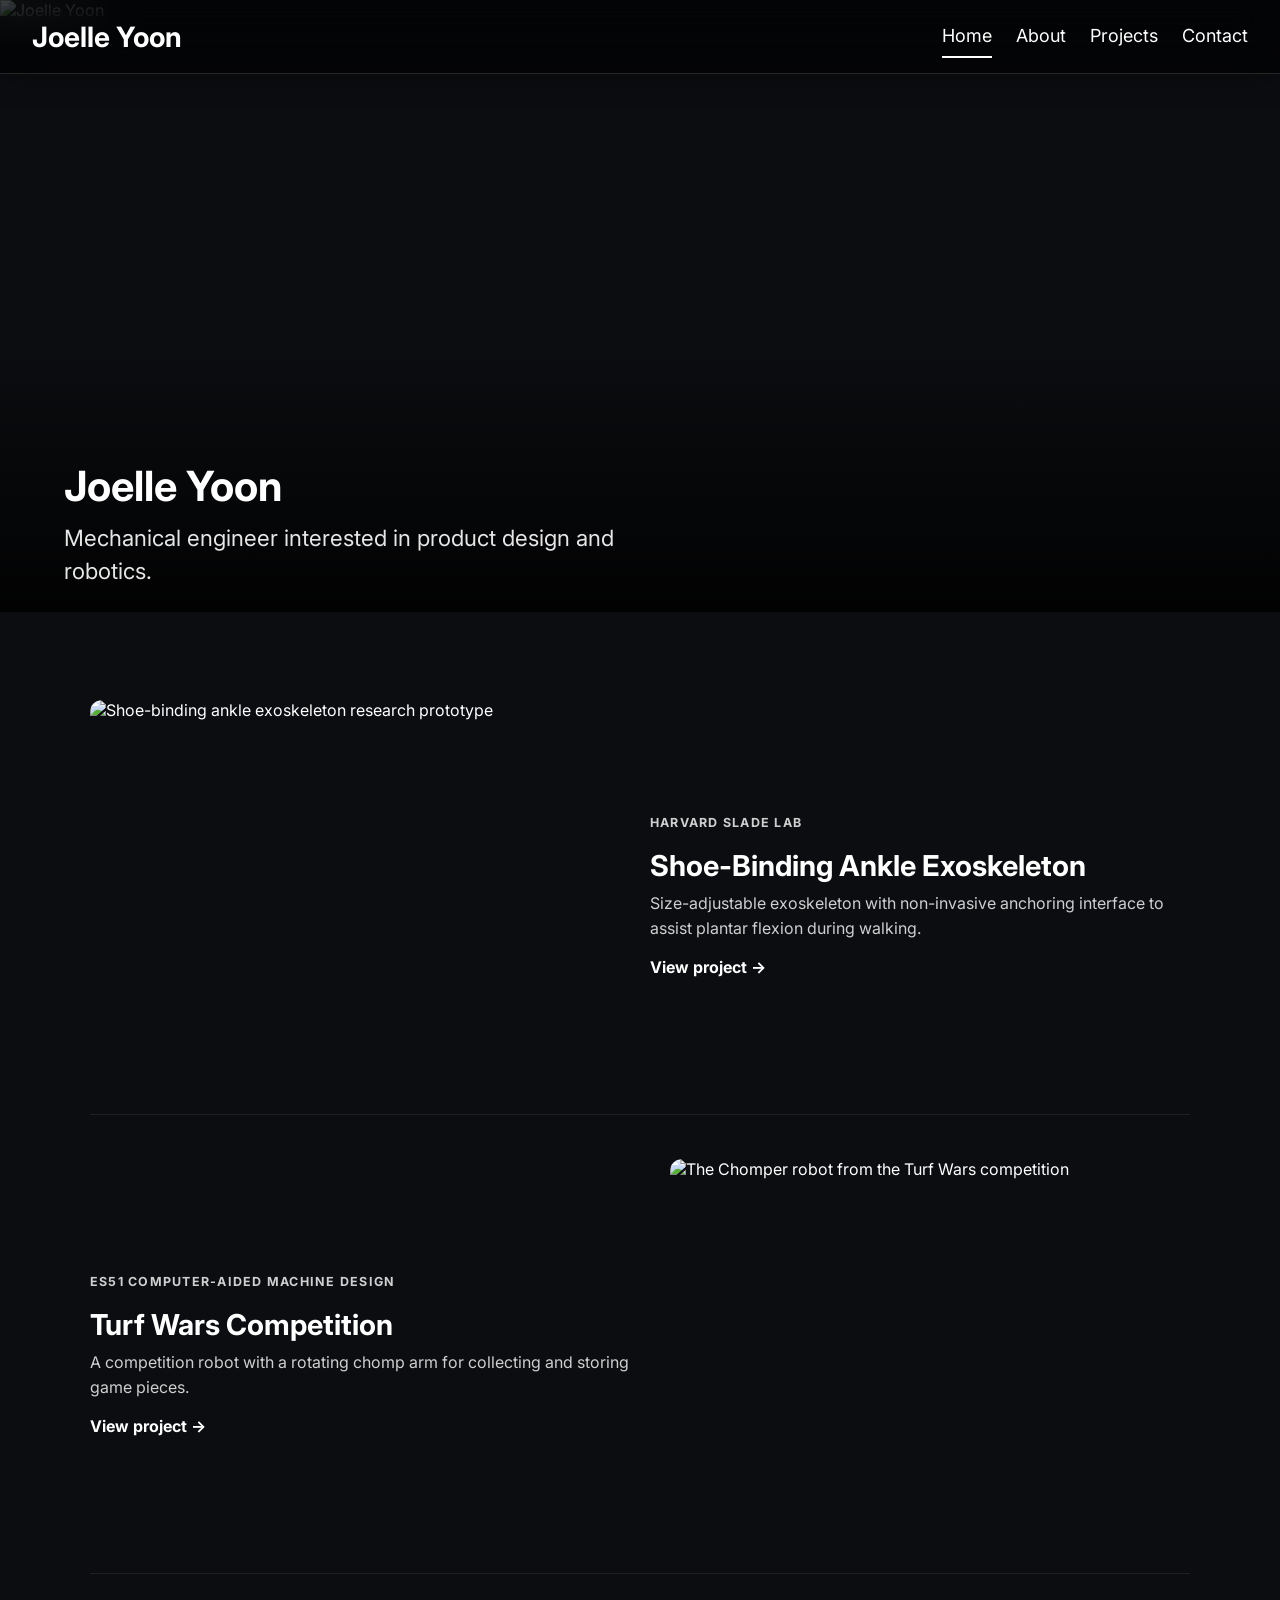
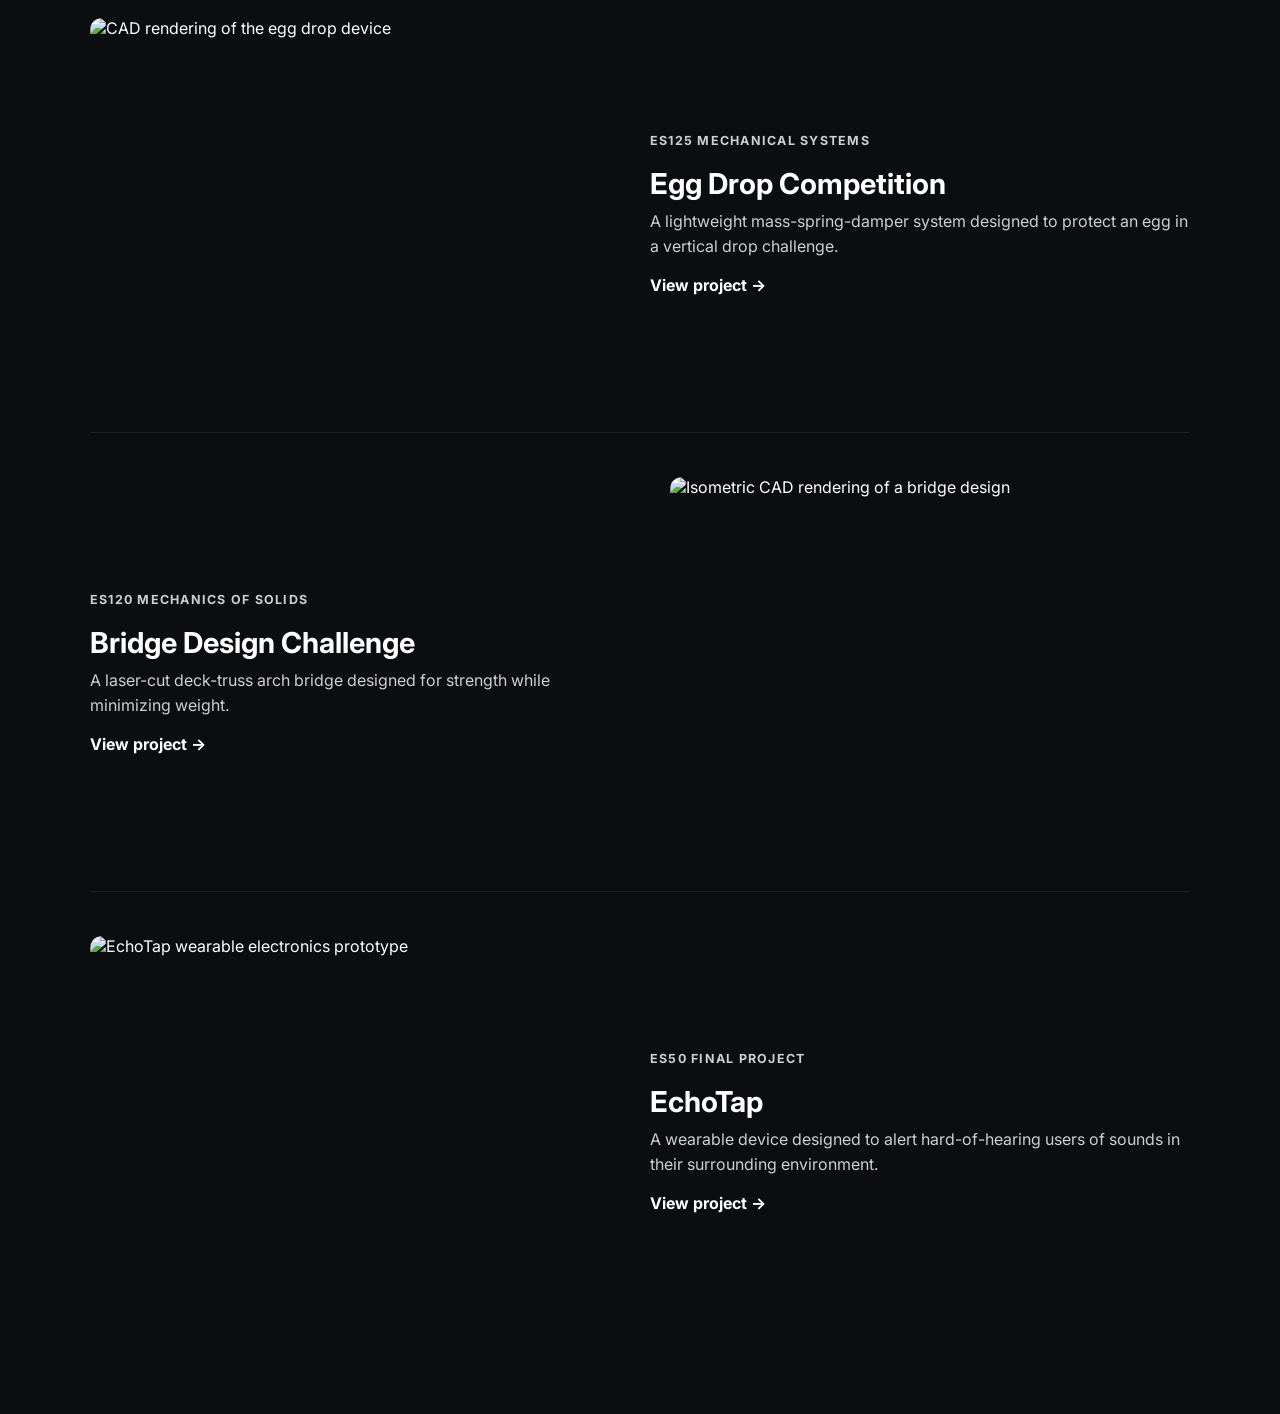
==== commit 182e572e: "Update index.html" ====
--- a/index.html
+++ b/index.html
@@ -80,7 +80,8 @@
 
         <section class="home-intro">
             <div class="home-hero-photo">
-                <img src="images/IMG_5086.jpg" alt="Joelle Yoon">
+                <!-- <img src="images/IMG_5086.jpg" alt="Joelle Yoon"> -->
+                 <img src="images/joelle_candid.JPG" alt="Joelle Yoon">
                 <div class="home-hero-caption">
                     <h1>Joelle Yoon</h1>
                     <p class="home-hero-sub">Mechanical engineer interested in product design and robotics.</p>
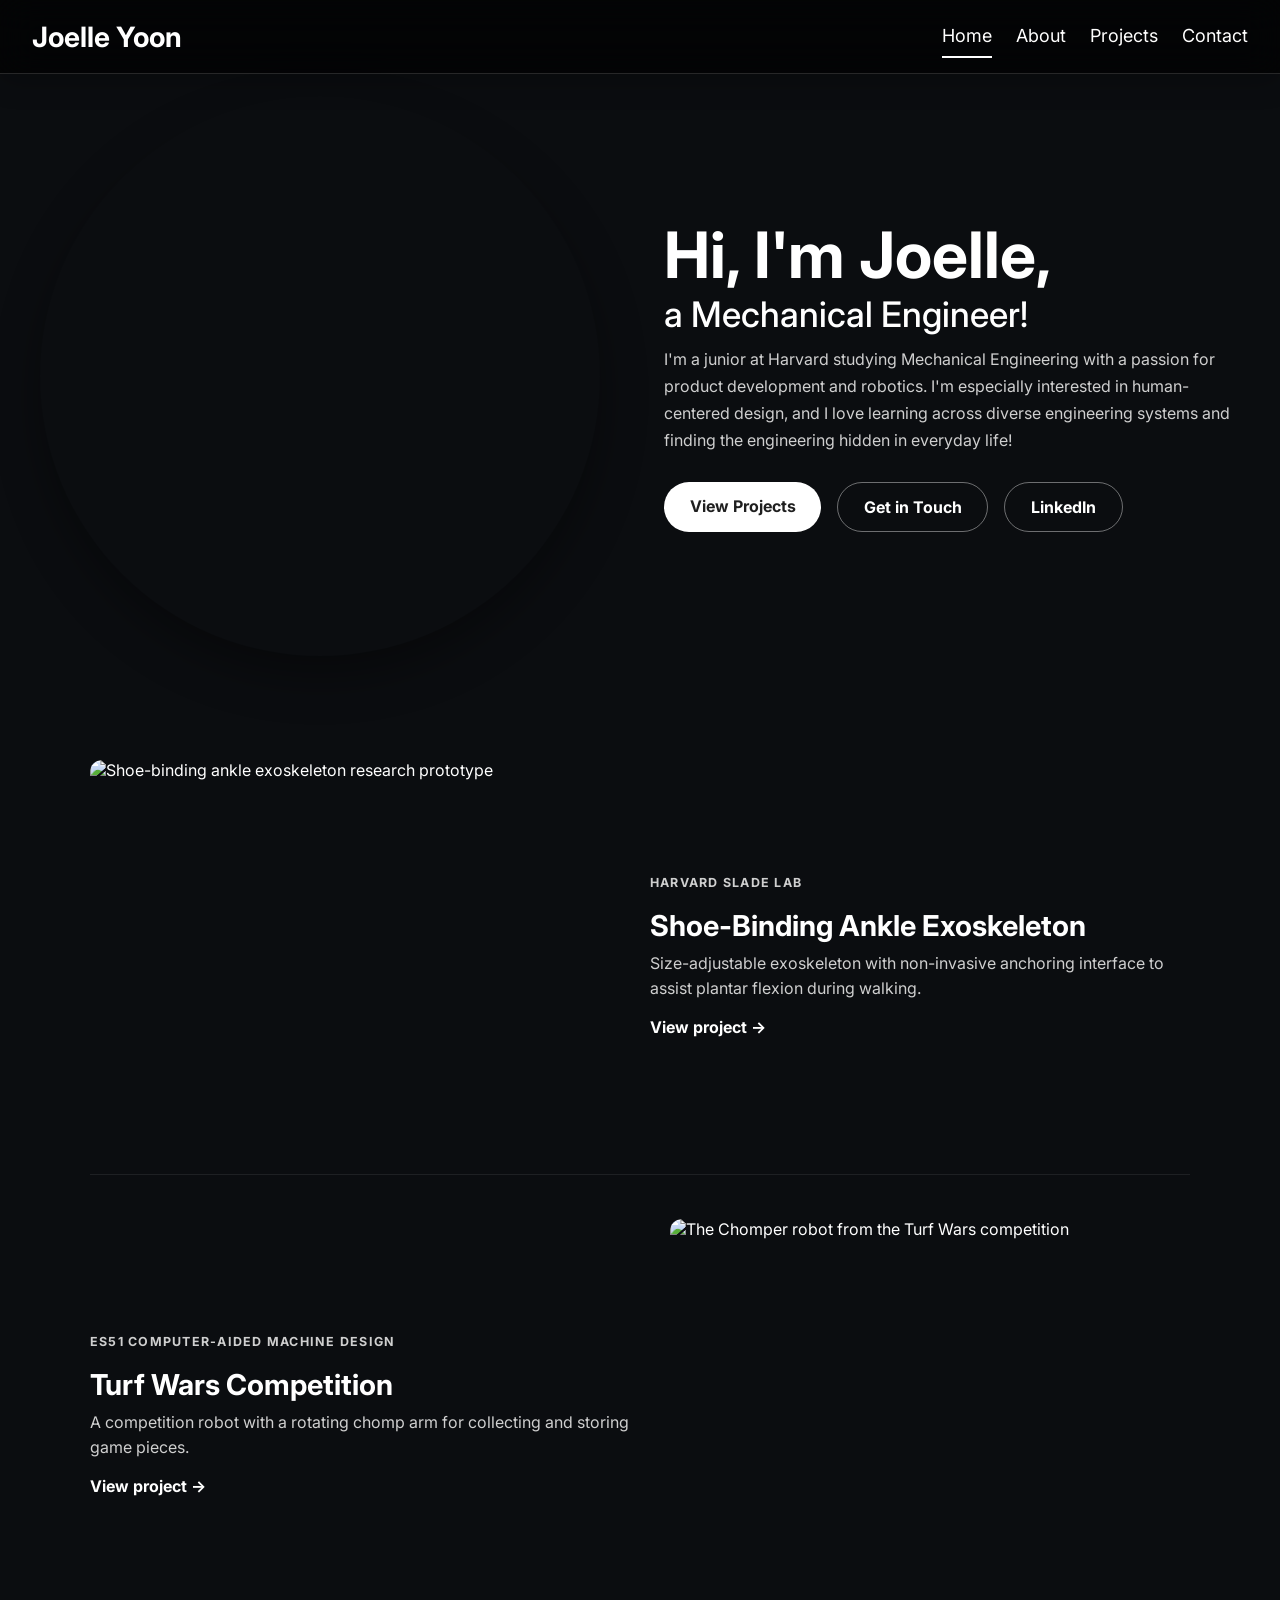
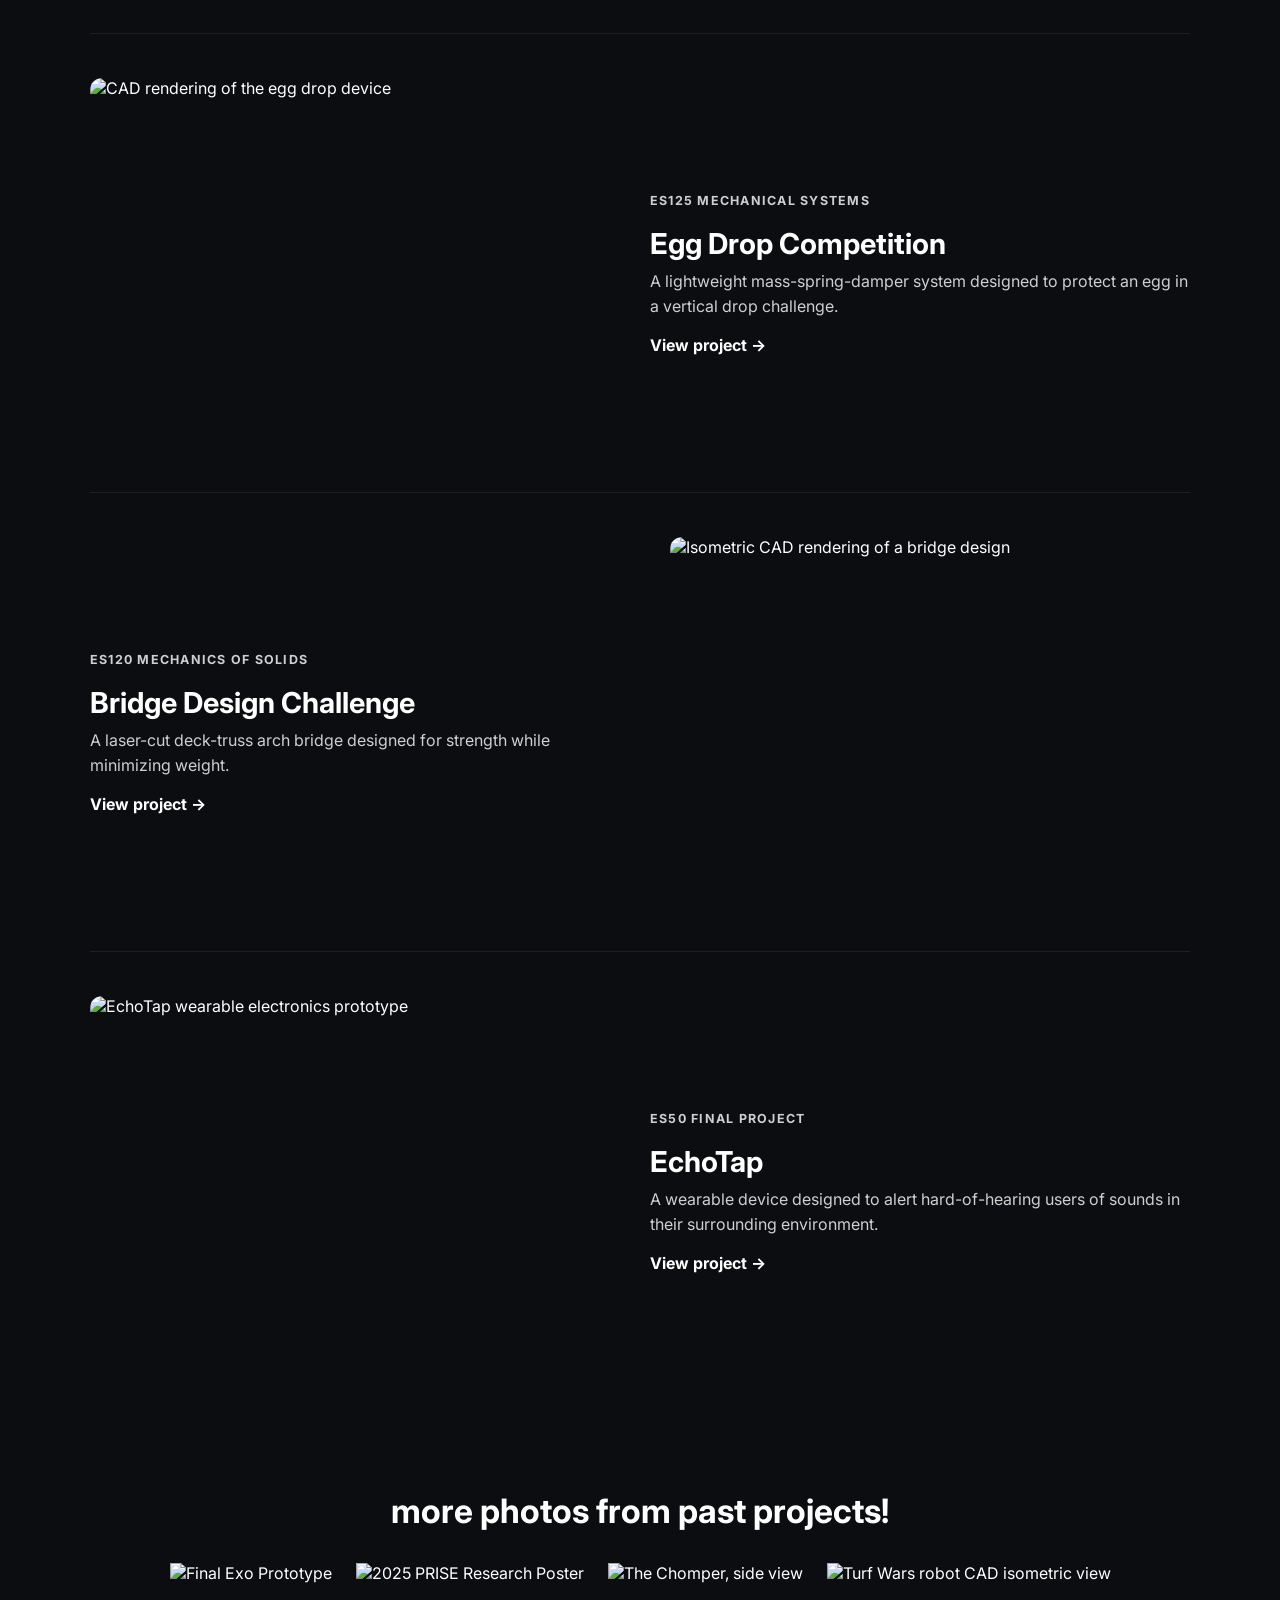
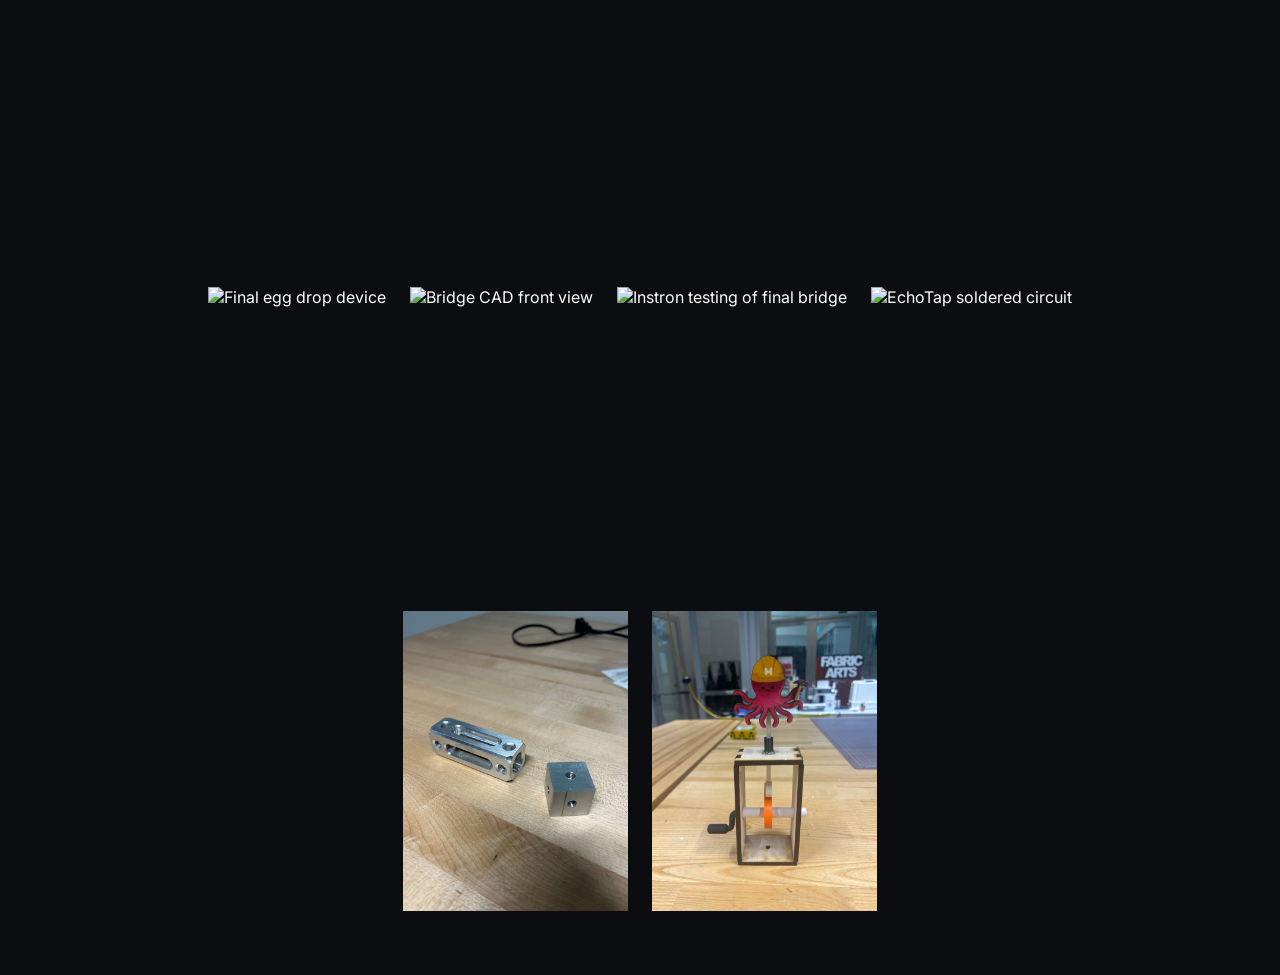
==== commit 0a23691d: "Updated index and about pages" ====
--- a/index.html
+++ b/index.html
@@ -28,63 +28,29 @@
         </nav>
     </header>   
 
-    <!-- <main>
-
-        <section class="projects">
-
-            <a href="projects.html#research" class="project-card">
-                <img src="images/slade lab (summer 25')/side view.JPG" alt="Research">
-                
-                <div class="overlay">
-                    <h3>Slade Lab 25'</h3>
-                </div>
-            </a>
-
-            <a href="projects.html#es50" class="project-card">
-                <img src="images/es50 final project/IMG_3317.jpg" alt="ES50 Final Project">
-
-                <div class="overlay">
-                    <h3>EchoTap</h3>
-                </div>
-            </a>
-
-            <a href="projects.html#es51" class="project-card">
-                <img src="images/es51 turf wars/chomp_lifted.jpeg" alt="ES51 Turf Wars">
-
-                <div class="overlay">
-                    <h3>Turf Wars Competition</h3>
-                </div>
-            </a>
-
-            <a href="projects.html#es125" class="project-card">
-                <img src="images/es125 egg drop project/egg_drop_CAD isometric.png" alt="ES125 Egg Drop Project">
-
-                <div class="overlay">
-                    <h3>Egg Drop Project</h3>
-                </div>
-            </a>
-
-            <a href="projects.html#es120-bridge" class="project-card">
-                <img src="images/es120 bridge/es120_bridge isometric.png" alt="ES120 Bridge">
-
-                <div class="overlay">
-                    <h3>Bridge Design Challenge</h3>
-                </div>
-            </a>
-
-        </section>
-
-    </main> -->
-
     <main class="home-main">
 
         <section class="home-intro">
-            <div class="home-hero-photo">
-                <!-- <img src="images/IMG_5086.jpg" alt="Joelle Yoon"> -->
-                 <img src="images/joelle_candid.JPG" alt="Joelle Yoon">
-                <div class="home-hero-caption">
-                    <h1>Joelle Yoon</h1>
-                    <p class="home-hero-sub">Mechanical engineer interested in product design and robotics.</p>
+            <div class="home-hero-split">
+                <div class="home-hero-photo-card">
+                    <img src="images/joelle_candid.JPG" alt="Joelle Yoon">
+                </div>
+
+                <div class="home-hero-text">
+                    <h1><span class="home-hero-greeting">Hi, I'm Joelle,</span><span class="home-hero-subtitle">a Mechanical Engineer!</span></h1>
+                    <p class="home-hero-desc">
+                        I'm a junior at Harvard studying Mechanical Engineering with a passion for 
+                        product development and robotics. I'm especially interested in 
+                        human-centered design, and I love learning across diverse engineering systems and 
+                        finding the engineering hidden in everyday life!
+                    </p>
+
+                    <div class="home-hero-actions">
+                        <a class="home-hero-button" href="projects.html">View Projects</a>
+                        <a class="home-hero-button secondary" href="contact.html">Get in Touch</a>
+                        <!-- TODO: replace # with your actual LinkedIn URL -->
+                        <a class="home-hero-button secondary" href="https://www.linkedin.com/in/joelle-yoon/?lipi=urn%3Ali%3Apage%3Ad_flagship3_profile_view_base_contact_details%3BxPl4Z10wSDix7C2U5RxGQQ%3D%3D" target="_blank" rel="noopener">LinkedIn</a>
+                    </div>
                 </div>
             </div>
         </section>
@@ -157,8 +123,121 @@
             </a>
 
         </section>
+
+        <section class="home-showcase" aria-label="More project photos">
+
+            <h2 class="home-showcase-heading">more photos from past projects!</h2>
+
+            <div class="project-gallery home-showcase-gallery">
+
+                <a href="projects.html#research">
+                    <figure>
+                        <img src="images/slade lab (summer 25')/final_ankle_exo (3).jpg" alt="Final Exo Prototype">
+                        <figcaption>Final Exo Prototype</figcaption>
+                    </figure>
+                </a>
+
+                <a href="projects.html#research">
+                    <figure>
+                        <img src="images/slade lab (summer 25')/PRISE_YOON_JOELLE.png" alt="2025 PRISE Research Poster">
+                        <figcaption>2025 PRISE Research Poster</figcaption>
+                    </figure>
+                </a>
+
+                <a href="projects.html#es51">
+                    <figure>
+                        <img src="images/es51 turf wars/chomp_lowered.jpeg" alt="The Chomper, side view">
+                        <figcaption>The Chomper (Side View)</figcaption>
+                    </figure>
+                </a>
+
+                <a href="projects.html#es51">
+                    <figure>
+                        <img src="images/es51 turf wars/drivetrain_isometric.png" alt="Turf Wars robot CAD isometric view">
+                        <figcaption>CAD Isometric View</figcaption>
+                    </figure>
+                </a>
+
+                <a href="projects.html#es125">
+                    <figure>
+                        <img src="images/es125 egg drop project/egg_drop final.jpeg" alt="Final egg drop device">
+                        <figcaption>Final Egg Drop Device</figcaption>
+                    </figure>
+                </a>
+
+                <a href="projects.html#es120-bridge">
+                    <figure>
+                        <img src="images/es120 bridge/es120_bridge front.png" alt="Bridge CAD front view">
+                        <figcaption>Bridge CAD Front View</figcaption>
+                    </figure>
+                </a>
+
+                <a href="projects.html#es120-bridge">
+                    <figure>
+                        <img src="images/es120 bridge/es120_bridge_comp (2).jpeg" alt="Instron testing of final bridge">
+                        <figcaption>Instron Testing</figcaption>
+                    </figure>
+                </a>
+
+                <a href="projects.html#es50">
+                    <figure>
+                        <img src="images/es50 final project/IMG_3319.jpg" alt="EchoTap soldered circuit">
+                        <figcaption>EchoTap Soldered Circuit</figcaption>
+                    </figure>
+                </a>
+
+                <figure>
+                    <img src="images/milling.jpg" alt="Milling parts!">
+                    <figcaption>Milled parts!</figcaption>
+                </figure>
+
+                <figure>
+                    <img src="images/whimseas_demo.jpg" alt="Cam and follower demo for WHIMSEAS at Harvard Fall 2026 Club Fair!">
+                    <figcaption>cam-and-follower demo for WHIMSEAS for Harvard's 2026 Club Fair!</figcaption>
+                </figure>
+
+            </div>
+
+        </section>
     </main>
 
+    <div id="showcase-lightbox" class="hobby-lightbox">
+        <span class="hobby-lightbox-close">&times;</span>
+        <img id="showcase-lightbox-img" src="" alt="">
+    </div>
+
+    <script>
+        // Click-to-enlarge for showcase photos that aren't wrapped in a project link
+        document.addEventListener("DOMContentLoaded", function () {
+            var lightbox = document.getElementById("showcase-lightbox");
+            var lightboxImg = document.getElementById("showcase-lightbox-img");
+            var closeBtn = lightbox.querySelector(".hobby-lightbox-close");
+
+            document.querySelectorAll(".home-showcase-gallery figure").forEach(function (figure) {
+                if (figure.closest("a")) return; // linked photos keep their normal click-through
+
+                var img = figure.querySelector("img");
+                img.style.cursor = "zoom-in";
+
+                img.addEventListener("click", function () {
+                    lightboxImg.src = img.src;
+                    lightboxImg.alt = img.alt;
+                    lightbox.style.display = "flex";
+                });
+            });
+
+            function closeLightbox() {
+                lightbox.style.display = "none";
+                lightboxImg.src = "";
+            }
+
+            closeBtn.addEventListener("click", closeLightbox);
+            lightbox.addEventListener("click", function (e) {
+                if (e.target === lightbox) closeLightbox();
+            });
+        });
+    </script>
+
 </body>
 
 </html>
--- a/css/styles.css
+++ b/css/styles.css
@@ -235,17 +235,17 @@
     display: flex;
     flex-wrap: wrap;
     justify-content: center;
-    gap: 28px;
+    gap: 24px;
 }
 
 .hobby-photo {
+    margin: 0;
     position: relative;
-    margin: 0;
     cursor: zoom-in;
 }
 
 .hobby-photo img {
-    height: 420px;
+    height: 300px;
     width: auto;
     object-fit: contain;
     display: block;
@@ -266,16 +266,17 @@
 
 .hobby-photo figcaption {
     position: absolute;
-    left: 0;
-    right: 0;
-    bottom: 0;
-
-    padding: 0.5rem 0.75rem;
-    background: linear-gradient(180deg, rgba(0, 0, 0, 0) 0%, rgba(0, 0, 0, 0.75) 100%);
-
+
+    left: 8px;
+    bottom: 8px;
+
+    background: rgba(60, 60, 60, 0.8);
     color: white;
-    font-size: 0.75rem;
-    letter-spacing: 0.02em;
+
+    padding: 5px 8px;
+
+    font-size: 12px;
+    font-weight: 500;
 
     opacity: 0;
     transform: translateY(6px);
@@ -298,7 +299,7 @@
 
 @media (max-width: 700px) {
     .hobby-photo img {
-        height: 220px;
+        height: 200px;
     }
 }
 
@@ -1299,79 +1300,101 @@
 }
 
 .home-intro {
-  margin-bottom: 4rem;
-}
-
-.home-hero-photo {
-  position: relative;
-  width: 100vw;
-  margin-left: calc(50% - 50vw);
-  margin-right: calc(50% - 50vw);
-  margin-top: -6rem;
-  margin-bottom: 3rem;
-  height: 68vh;
-  min-height: 420px;
+  margin-bottom: 5rem;
+}
+
+.home-hero-split {
+  display: flex;
+  align-items: center;
+  gap: clamp(2rem, 5vw, 4rem);
+  max-width: 1200px;
+  margin: 0 auto;
+}
+
+.home-hero-photo-card {
+  flex: 0 0 auto;
+  width: min(560px, 50%);
+  aspect-ratio: 1 / 1;
+  border-radius: 50%;
   overflow: hidden;
-}
-
-.home-hero-photo img {
+  box-shadow: 0 20px 45px rgba(0, 0, 0, 0.35);
+}
+
+.home-hero-photo-card img {
   width: 100%;
   height: 100%;
   object-fit: cover;
   display: block;
 }
 
-.home-hero-photo::after {
-  content: "";
-  position: absolute;
-  inset: 0;
-  background: linear-gradient(
-    180deg,
-    rgba(0, 0, 0, 0) 55%,
-    rgba(0, 0, 0, 0.85) 100%
-  );
-}
-
-.home-hero-caption {
-  position: absolute;
-  left: 0;
-  right: 0;
-  bottom: 0;
-  z-index: 1;
-  padding: 1.5rem clamp(1.5rem, 6vw, 4rem);
-}
-
-.home-hero-label {
-  margin: 0 0 0.5rem;
-  font-size: clamp(1rem, 1.6vw, 1.3rem);
+.home-hero-text {
+  flex: 1;
+  min-width: 0;
+}
+
+.home-hero-text h1 {
+  margin: 0 0 0.75rem;
+  line-height: 1.1;
+}
+
+.home-hero-greeting {
+  display: block;
+  font-size: clamp(2.6rem, 5.2vw, 4rem);
+}
+
+.home-hero-subtitle {
+  display: block;
+  margin-top: 0.25rem;
+  font-size: clamp(1.6rem, 3vw, 2.2rem);
+  font-weight: 500;
+  color: white;
+}
+
+.home-hero-role {
+  margin: 0 0 1.5rem;
+  font-size: clamp(1rem, 1.4vw, 1.15rem);
   font-weight: 700;
-  letter-spacing: 0.08em;
-  text-transform: uppercase;
   color: #66ccff;
 }
 
-.home-hero-caption h1 {
-  margin: 0;
-  font-size: clamp(1.8rem, 4vw, 2.6rem);
-  line-height: 1.05;
+.home-hero-desc {
+  margin: 0 0 1.25rem;
+  max-width: 58ch;
+  line-height: 1.7;
+  color: #cfcfcf;
+}
+
+.home-hero-actions {
+  display: flex;
+  flex-wrap: wrap;
+  gap: 1rem;
+  margin-top: 1.75rem;
+}
+
+.home-hero-button {
+  display: inline-block;
+  padding: 0.85rem 1.6rem;
+  border-radius: 999px;
+  background: white;
+  color: #1f1f1f;
+  font-weight: 700;
+  text-decoration: none;
+  transition: transform 180ms ease, background 180ms ease;
+}
+
+.home-hero-button:hover {
+  transform: translateY(-2px);
+  background: #f2f2f2;
+}
+
+.home-hero-button.secondary {
+  background: transparent;
   color: white;
-}
-
-.home-hero-sub {
-  margin: 0.75rem 0 0;
-  font-size: clamp(1.1rem, 1.8vw, 1.4rem);
-  line-height: 1.5;
-  max-width: 620px;
-  color: #e6e6e6;
-}
-
-.home-intro-label {
-  margin: 0 0 0.6rem;
-  font-size: 0.82rem;
-  font-weight: 700;
-  letter-spacing: 0.12em;
-  text-transform: uppercase;
-  color: #66ccff;
+  border: 1px solid rgba(255, 255, 255, 0.4);
+}
+
+.home-hero-button.secondary:hover {
+  background: rgba(255, 255, 255, 0.08);
 }
 
 .home-projects {
@@ -1462,8 +1485,77 @@
   transition: transform 180ms ease;
 }
 
-.home-project-row:hover .home-project-link {
-  transform: translateX(4px);
+.home-showcase {
+  max-width: 1100px;
+  margin: 5rem auto 0;
+}
+
+.home-showcase-heading {
+  text-align: center;
+  font-size: clamp(1.6rem, 2.8vw, 2.1rem);
+  margin: 0 0 2rem;
+}
+
+.home-showcase-gallery {
+  display: flex;
+  flex-wrap: wrap;
+  justify-content: center;
+  gap: 24px;
+}
+
+.home-showcase-gallery a {
+  display: block;
+  text-decoration: none;
+  color: inherit;
+}
+
+.home-showcase-gallery figure {
+  margin: 0;
+  position: relative;
+}
+
+.home-showcase-gallery img {
+  height: 300px;
+  width: auto;
+  object-fit: contain;
+  display: block;
+}
+
+.home-showcase-gallery figcaption {
+  position: absolute;
+
+  left: 8px;
+  bottom: 8px;
+
+  background: rgba(60, 60, 60, 0.8);
+  color: white;
+
+  padding: 5px 8px;
+
+  font-size: 12px;
+  font-weight: 500;
+
+  opacity: 0;
+  transform: translateY(6px);
+  transition: opacity 0.2s ease, transform 0.2s ease;
+  pointer-events: none;
+}
+
+.home-showcase-gallery figure:hover figcaption {
+  opacity: 1;
+  transform: translateY(0);
+}
+
+@media (max-width: 700px) {
+  .home-showcase-gallery img {
+    height: 200px;
+  }
+}
+
+@media (max-width: 750px) {
+  .home-showcase {
+    margin-top: 3.5rem;
+  }
 }
 
 @media (max-width: 750px) {
@@ -1473,6 +1565,24 @@
 
   .home-intro {
     margin-bottom: 2.5rem;
+  }
+
+  .home-hero-split {
+    flex-direction: column;
+    text-align: center;
+  }
+
+  .home-hero-photo-card {
+    width: min(360px, 80%);
+  }
+
+  .home-hero-desc {
+    margin-left: auto;
+    margin-right: auto;
+  }
+
+  .home-hero-actions {
+    justify-content: center;
   }
 
   .home-project-row,
@@ -1485,11 +1595,4 @@
   .home-project-image {
     width: 100%;
   }
-}
-
-@media (max-width: 700px) {
-  .home-hero-photo {
-    height: 52vh;
-    min-height: 340px;
-  }
 }
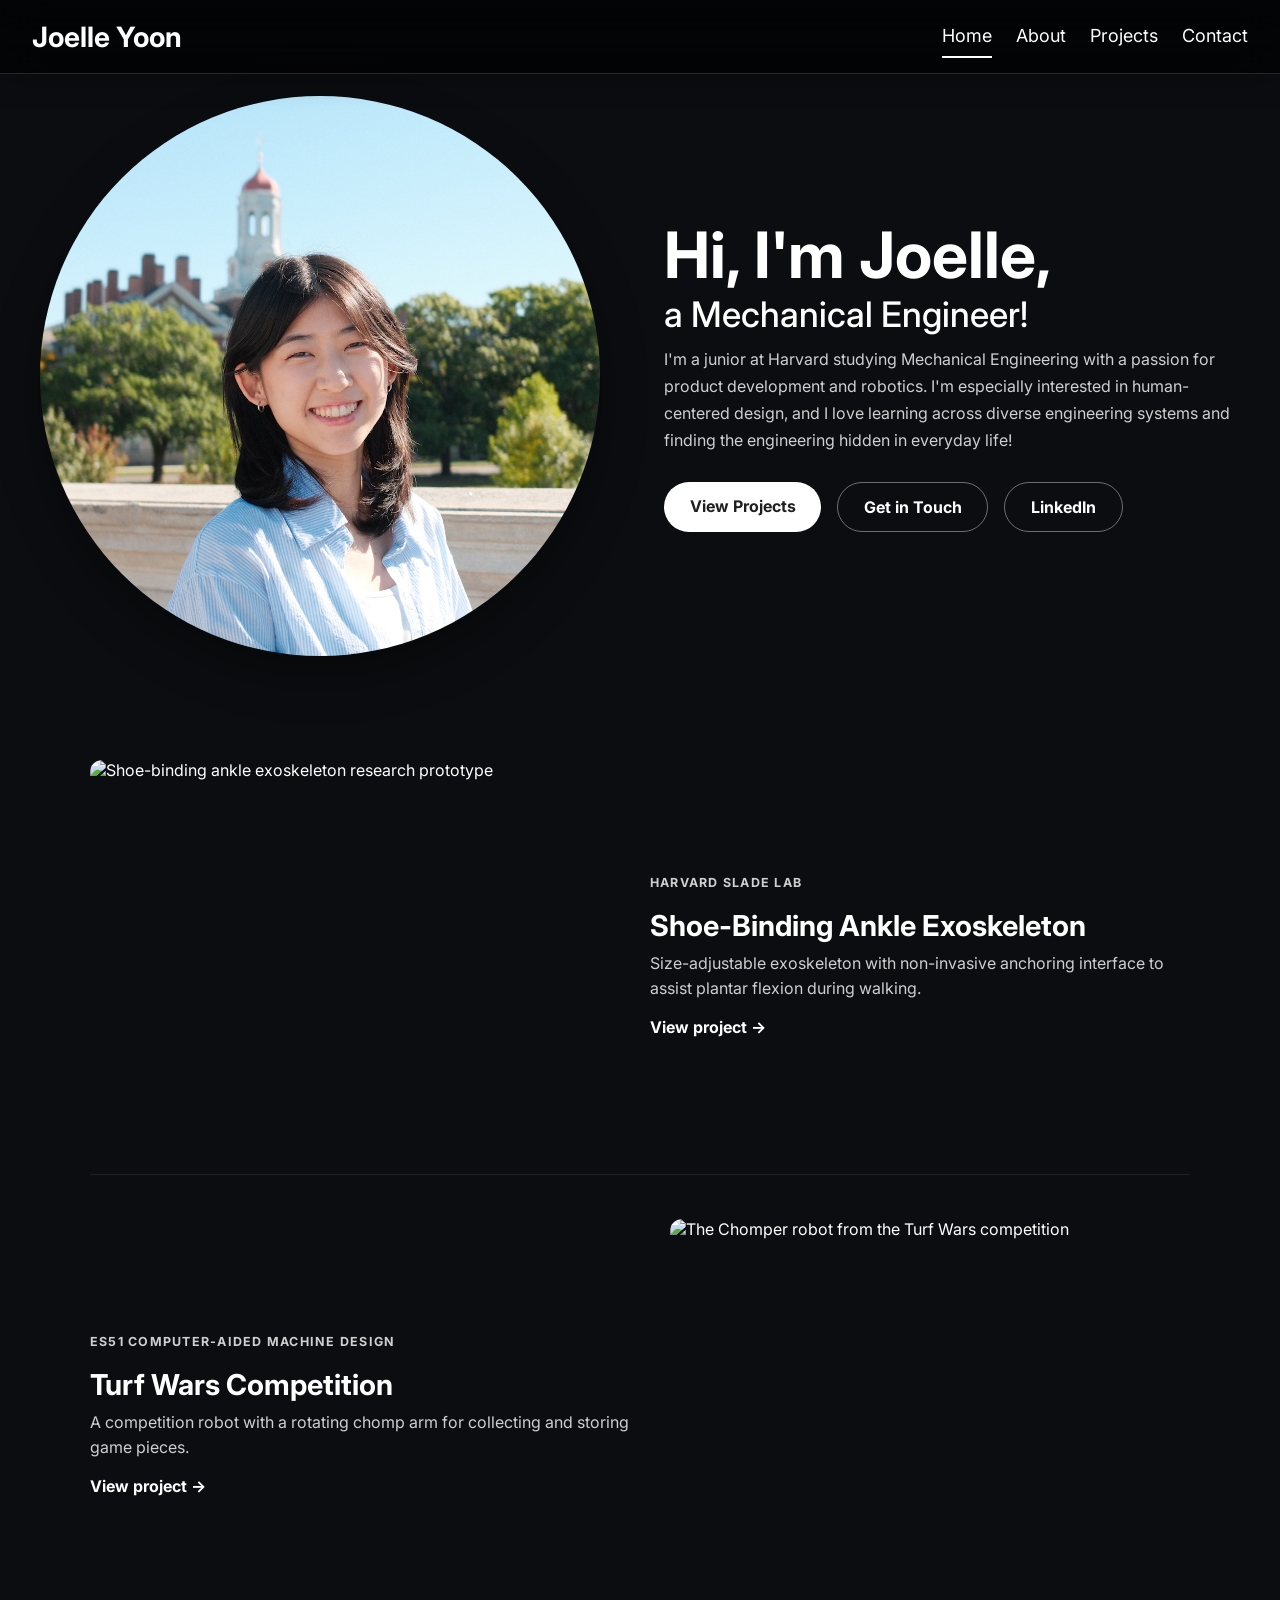
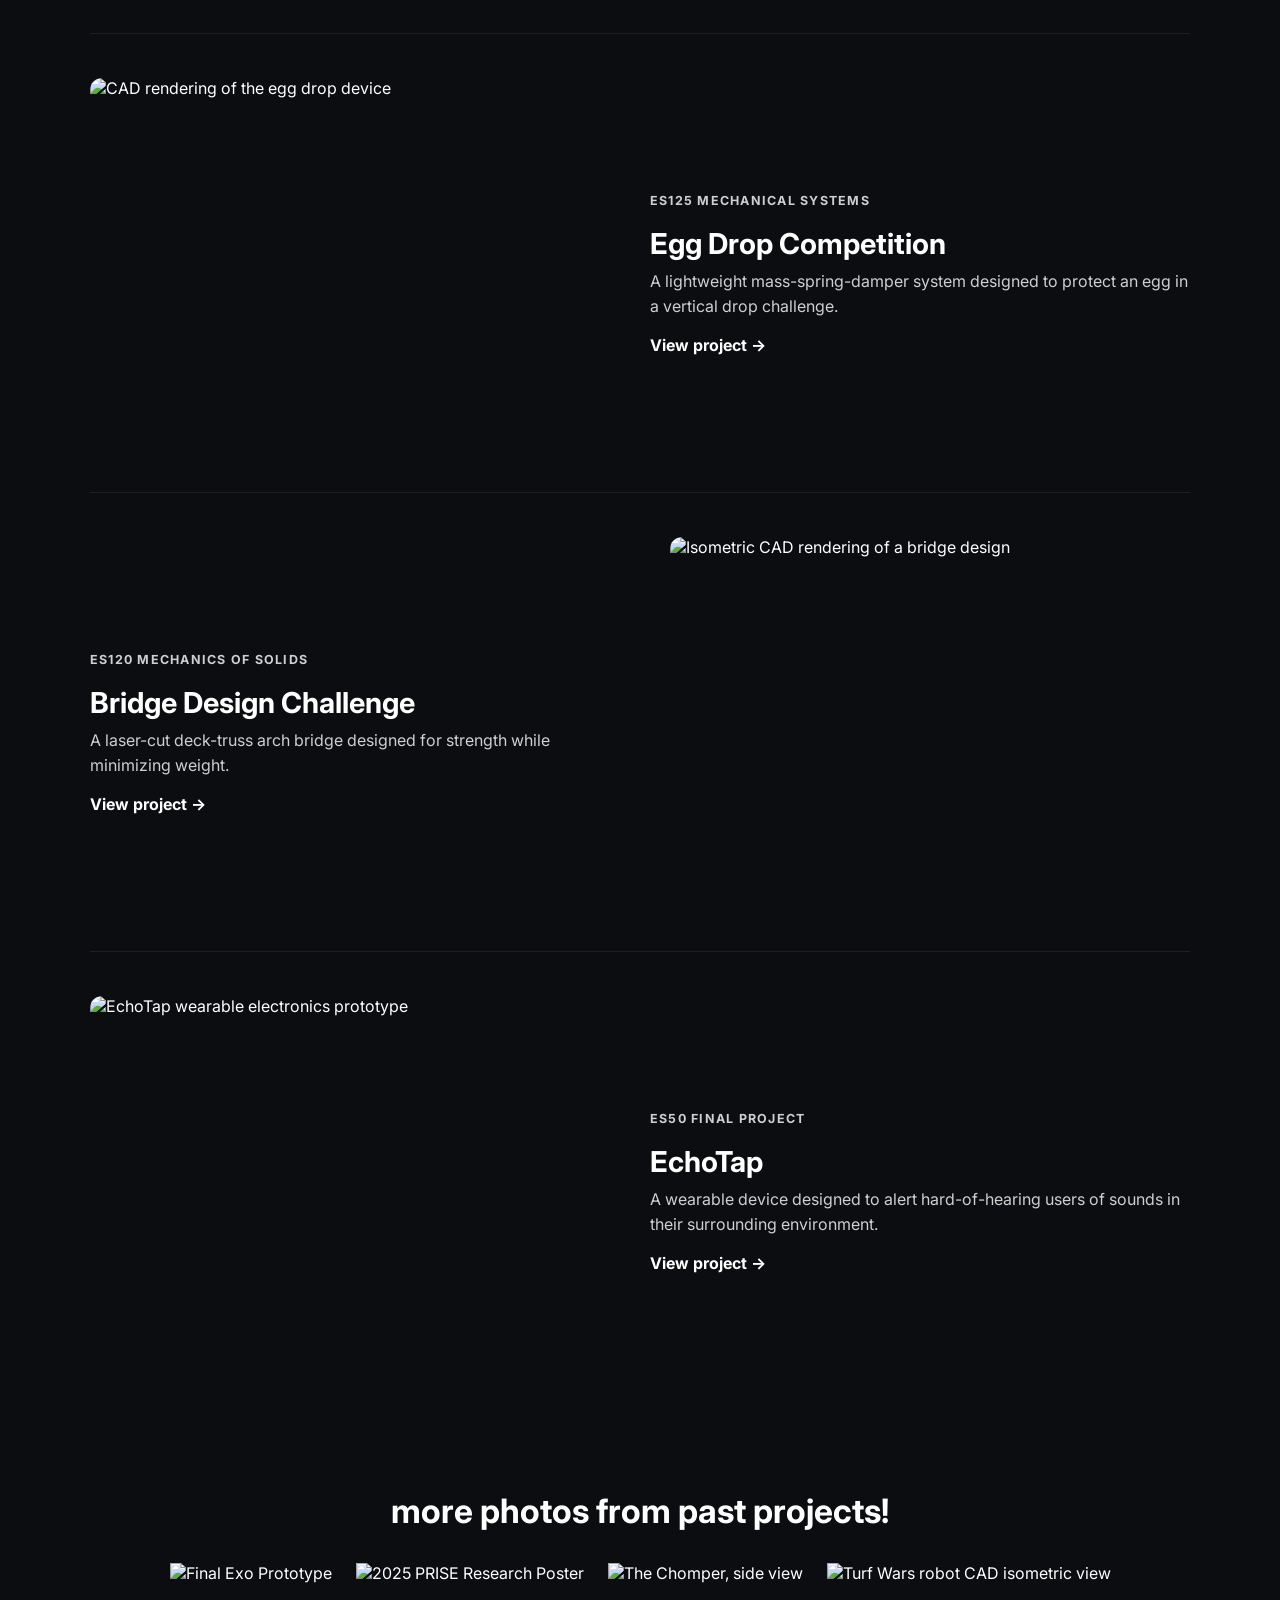
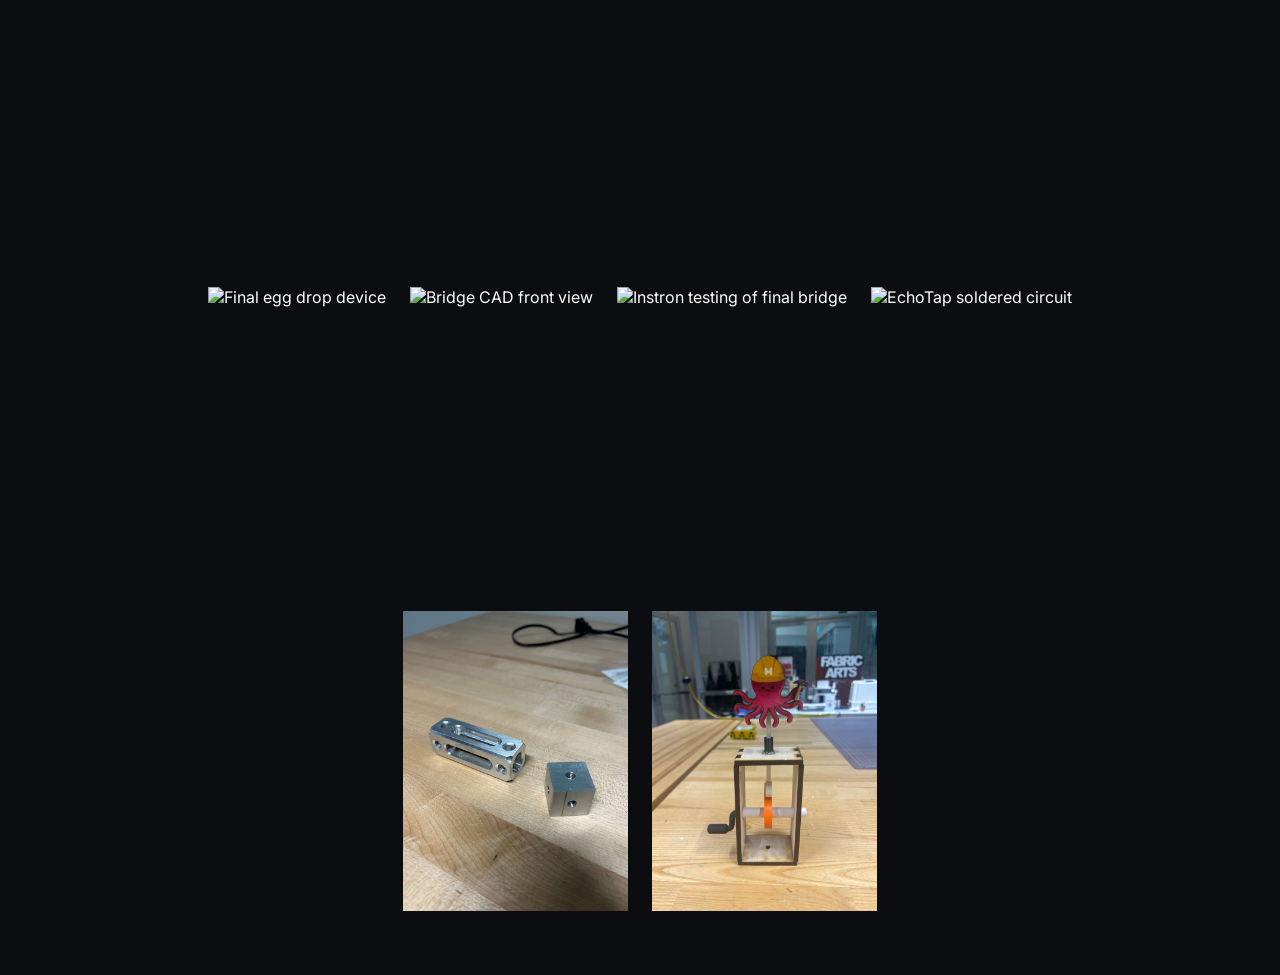
==== commit 43ceef3e: "Updated index page" ====
--- a/index.html
+++ b/index.html
@@ -33,7 +33,7 @@
         <section class="home-intro">
             <div class="home-hero-split">
                 <div class="home-hero-photo-card">
-                    <img src="images/joelle_candid.JPG" alt="Joelle Yoon">
+                    <img src="images/2026_candid.JPG" alt="Joelle Yoon">
                 </div>
 
                 <div class="home-hero-text">
--- a/css/styles.css
+++ b/css/styles.css
@@ -1320,12 +1320,25 @@
   box-shadow: 0 20px 45px rgba(0, 0, 0, 0.35);
 }
 
+/* .home-hero-photo-card img {
+  width: 100%;
+  height: 100%;
+  object-fit: cover;
+  display: block;
+} */
+
+
 .home-hero-photo-card img {
   width: 100%;
   height: 100%;
   object-fit: cover;
   display: block;
-}
+
+  /* zoom in around her face, then nudge it to the center of the circle */
+  transform-origin: 43% 62%;
+  transform: translate(7%, -12%) scale(1.4);
+}
+
 
 .home-hero-text {
   flex: 1;
